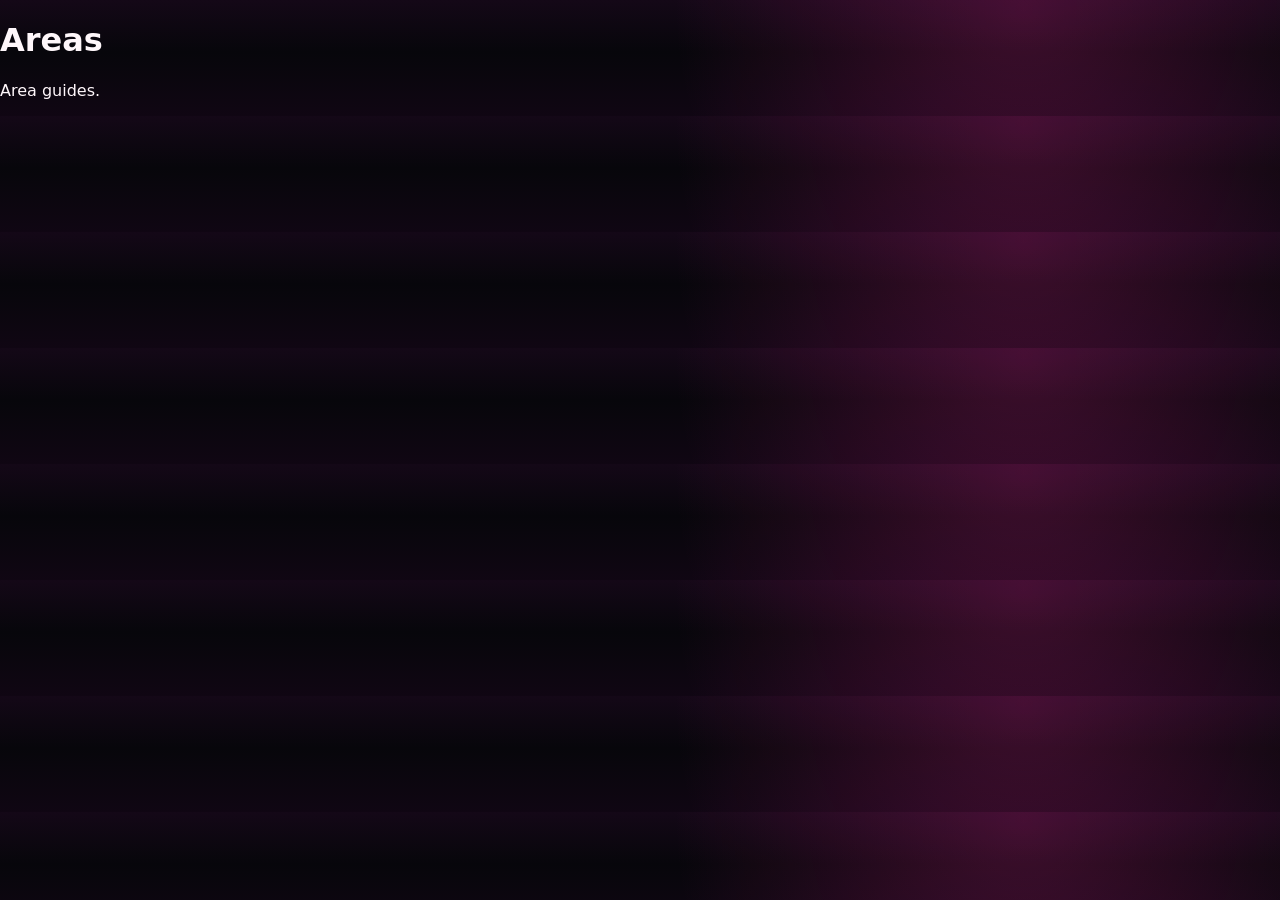
==== areas.html @ a2679cda "Add areas page" ====
<!doctype html><html><head><meta charset="utf-8"><title>Areas</title><link rel="stylesheet" href="styles.css"></head><body data-page="areas"><h1>Areas</h1><p>Area guides.</p><script src="script.js"></script></body></html>
---- styles.css ----
:root{--bg:#08060b;--panel:#13101a;--ink:#fff7fb;--muted:#cbbfd2;--pink:#ff2aa1;--orange:#ff9b37;--cyan:#25d8ff;--lime:#caff3d;--line:rgba(255,255,255,.16);--glass:rgba(255,255,255,.08);--shadow:0 30px 90px rgba(0,0,0,.45)}*{box-sizing:border-box}html{scroll-behavior:smooth}body{margin:0;background:radial-gradient(circle at 80% 8%,rgba(255,42,161,.22),transparent 34%),linear-gradient(180deg,#140817,#07060b 45%,#100613);color:var(--ink);font-family:Inter,system-ui,sans-serif;overflow-x:hidden}a{color:inherit}.site-header{position:fixed;inset:0 0 auto 0;z-index:50;display:flex;align-items:center;justify-content:space-between;padding:18px clamp(18px,4vw,64px);background:linear-gradient(180deg,rgba(8,6,11,.95),rgba(8,6,11,.52));backdrop-filter:blur(18px);border-bottom:1px solid var(--line)}.brand{display:flex;align-items:center;gap:12px;text-decoration:none}.brand-mark{display:grid;place-items:center;width:46px;height:46px;border-radius:12px;background:linear-gradient(135deg,var(--pink),var(--orange));font:32px Anton,sans-serif;color:#12030b;box-shadow:0 0 30px rgba(255,42,161,.35)}.brand strong{display:block;text-transform:uppercase;letter-spacing:.08em}.brand small{display:block;color:var(--muted);font-size:12px}.nav{display:flex;gap:22px}.nav a{text-decoration:none;text-transform:uppercase;font-size:12px;letter-spacing:.12em;font-weight:900;color:#f5e9f1;opacity:.85}.nav a:hover,.nav a.active{color:var(--cyan)}.nav-toggle{display:none;background:var(--glass);border:1px solid var(--line);border-radius:12px;color:var(--ink);font-size:24px;padding:8px 12px}.hero{position:relative;min-height:100vh;display:flex;align-items:flex-end;padding:150px clamp(18px,5vw,84px) 80px;overflow:hidden}.hero.small{min-height:62vh}.hero-bg{position:absolute;inset:0;background:center/cover no-repeat;opacity:.72;filter:saturate(1.1)}.hero-shade{position:absolute;inset:0;background:linear-gradient(90deg,rgba(8,6,11,.96),rgba(8,6,11,.62),rgba(8,6,11,.22)),linear-gradient(0deg,var(--bg),transparent 65%)}.hero-content{position:relative;max-width:990px}.eyebrow{margin:0 0 14px;color:var(--cyan);text-transform:uppercase;font-size:12px;letter-spacing:.18em;font-weight:900}.hero h1,.section h2{font-family:Anton,sans-serif;text-transform:uppercase;line-height:.92;letter-spacing:.01em;margin:.05em 0 .2em}.hero h1{font-size:clamp(56px,10vw,144px);text-shadow:0 8px rgba(255,42,161,.22)}.section h2{font-size:clamp(38px,6vw,82px)}.hero-copy,.section p{color:var(--muted);line-height:1.65;font-size:clamp(16px,1.7vw,20px)}.hero-copy{max-width:740px}.hero-actions{display:flex;flex-wrap:wrap;gap:14px;margin:28px 0}.btn{display:inline-flex;align-items:center;justify-content:center;border:1px solid var(--line);border-radius:999px;padding:14px 22px;text-decoration:none;text-transform:uppercase;font-size:12px;letter-spacing:.1em;font-weight:900;transition:.2s}.btn.primary{background:linear-gradient(135deg,var(--pink),var(--orange));color:#170610}.btn.ghost{background:rgba(255,255,255,.08);color:var(--ink)}.btn:hover,.feature-card:hover,.media-card:hover{transform:translateY(-4px)}.countdown{display:inline-flex;flex-direction:column;gap:5px;padding:14px 18px;border-radius:18px;background:rgba(0,0,0,.42);border:1px solid var(--line);backdrop-filter:blur(14px)}.countdown span,.countdown small{color:var(--muted);font-size:12px}.countdown strong{color:var(--lime);font-size:24px}.official-strip{display:grid;grid-template-columns:repeat(4,1fr);border-block:1px solid var(--line);background:#ff2aa1;color:#130812}.official-strip div{padding:14px 18px;text-align:center;font-size:13px;text-transform:uppercase;letter-spacing:.07em}.section{padding:86px clamp(18px,5vw,84px)}.grid-intro,.two-col{display:grid;grid-template-columns:.9fr 1.1fr;gap:34px;align-items:start}.feature-grid{display:grid;grid-template-columns:repeat(2,1fr);gap:16px}.feature-card,.panel,.media-card,.area-card,.guide-card,.vehicle-card{display:block;text-decoration:none;border:1px solid var(--line);border-radius:26px;background:linear-gradient(180deg,rgba(255,255,255,.11),rgba(255,255,255,.045));box-shadow:var(--shadow);overflow:hidden;transition:.2s}.feature-card{padding:24px}.feature-card span{color:var(--pink);font-weight:900}.feature-card h3,.panel h3,.media-card h3,.area-card h3,.guide-card h3,.vehicle-card h3{font-size:25px;margin:10px 0}.section-head{display:flex;justify-content:space-between;gap:22px;align-items:end;margin-bottom:26px}.text-link{color:var(--cyan);font-weight:900;text-transform:uppercase;text-decoration:none}.media-grid{display:grid;grid-template-columns:2fr 1fr 1fr;gap:18px}.media-card img{width:100%;height:260px;object-fit:cover;display:block}.media-card.large img{height:420px}.media-card div,.panel{padding:24px}.tag{display:inline-flex;border-radius:999px;padding:7px 10px;font-size:11px;font-weight:900;text-transform:uppercase;letter-spacing:.08em;border:1px solid rgba(202,255,61,.44);color:var(--lime);background:rgba(202,255,61,.12)}.tag.note{border-color:rgba(37,216,255,.45);color:var(--cyan);background:rgba(37,216,255,.12)}.accent{background:linear-gradient(135deg,rgba(255,42,161,.18),rgba(255,155,55,.10))}.map-wrap{display:grid;grid-template-columns:1.4fr .8fr;gap:24px}.map-board{position:relative;min-height:620px;border-radius:34px;overflow:hidden;border:1px solid var(--line);box-shadow:var(--shadow);background:url('assets/images/shot-leonida-keys-01.jpg') center/cover no-repeat}.map-board:after{content:"";position:absolute;inset:0;background:linear-gradient(180deg,rgba(8,6,11,.05),rgba(8,6,11,.78))}.pin{position:absolute;z-index:2;left:var(--x);top:var(--y);transform:translate(-50%,-50%);border:0;border-radius:999px;background:var(--pink);color:#fff;width:18px;height:18px;box-shadow:0 0 0 8px rgba(255,42,161,.18),0 0 34px rgba(255,42,161,.75);cursor:pointer}.pin span{position:absolute;left:22px;top:-9px;background:#120711;border:1px solid var(--line);border-radius:999px;padding:8px 12px;white-space:nowrap;font-weight:900}.map-panel{padding:28px;border:1px solid var(--line);border-radius:28px;background:rgba(255,255,255,.08);box-shadow:var(--shadow)}.area-grid,.guide-grid,.vehicle-grid,.gallery-grid{display:grid;grid-template-columns:repeat(3,1fr);gap:18px}.area-card img,.gallery-grid img{width:100%;height:230px;object-fit:cover;display:block}.area-card div,.guide-card,.vehicle-card{padding:22px}.search-row{display:flex;gap:12px;margin:20px 0 30px}.search-row input,.search-row select{width:100%;padding:15px 16px;border-radius:16px;border:1px solid var(--line);background:#100b15;color:var(--ink)}.tabs{display:flex;gap:10px;flex-wrap:wrap;margin:18px 0}.tab{border:1px solid var(--line);border-radius:999px;padding:10px 14px;background:rgba(255,255,255,.08);color:var(--ink);font-weight:900;cursor:pointer}.tab.active{background:var(--cyan);color:#061117}.hidden{display:none!important}.footer{display:flex;justify-content:space-between;gap:18px;padding:34px clamp(18px,5vw,84px);border-top:1px solid var(--line);background:#07050a;color:var(--muted)}.footer a{color:var(--cyan);font-weight:900}@media(max-width:980px){.nav{display:none;position:absolute;top:78px;left:18px;right:18px;flex-direction:column;padding:18px;border:1px solid var(--line);border-radius:20px;background:rgba(8,6,11,.96)}.nav.open{display:flex}.nav-toggle{display:block}.official-strip,.grid-intro,.two-col,.map-wrap{grid-template-columns:1fr}.media-grid,.area-grid,.guide-grid,.vehicle-grid,.gallery-grid{grid-template-columns:repeat(2,1fr)}}@media(max-width:650px){.hero h1{font-size:54px}.media-grid,.area-grid,.guide-grid,.vehicle-grid,.gallery-grid,.feature-grid{grid-template-columns:1fr}.section-head,.footer{display:block}.official-strip{grid-template-columns:1fr}.map-board{min-height:520px}.pin span{display:none}.hero{padding-top:125px}}
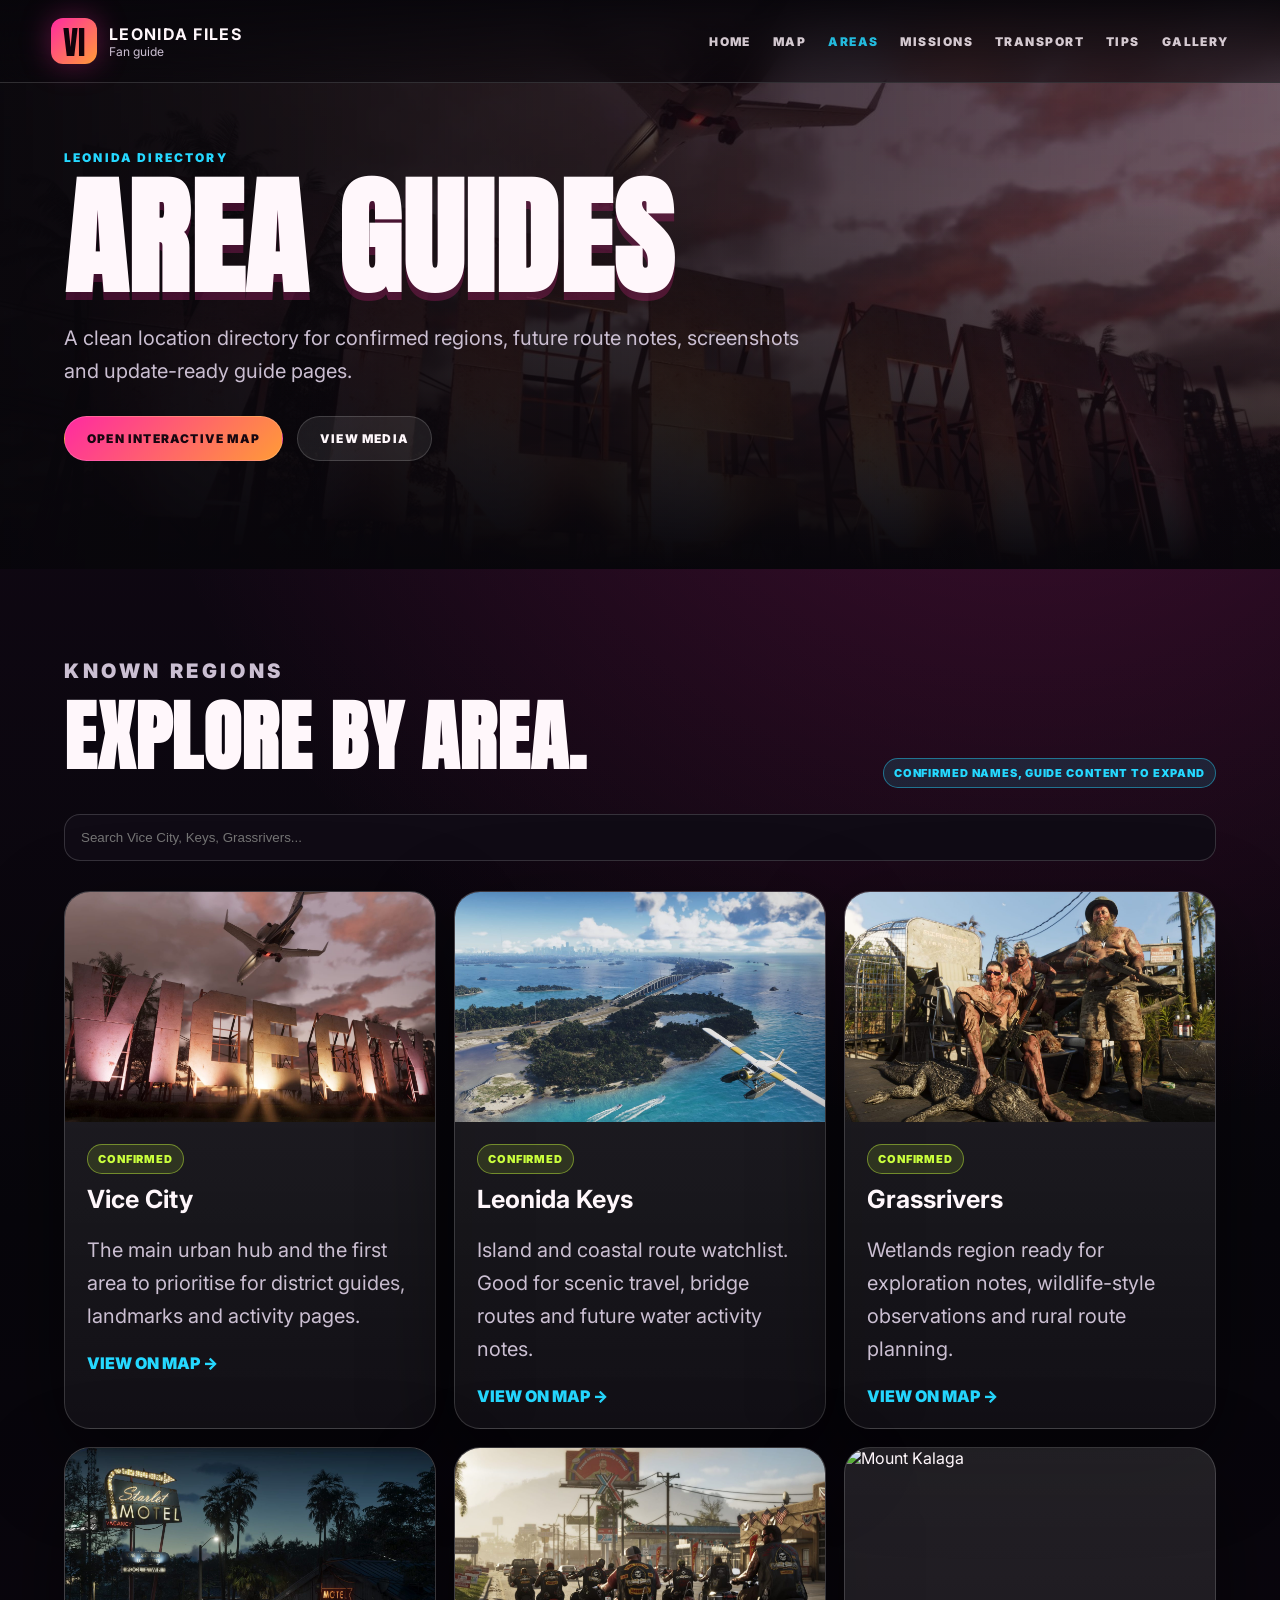
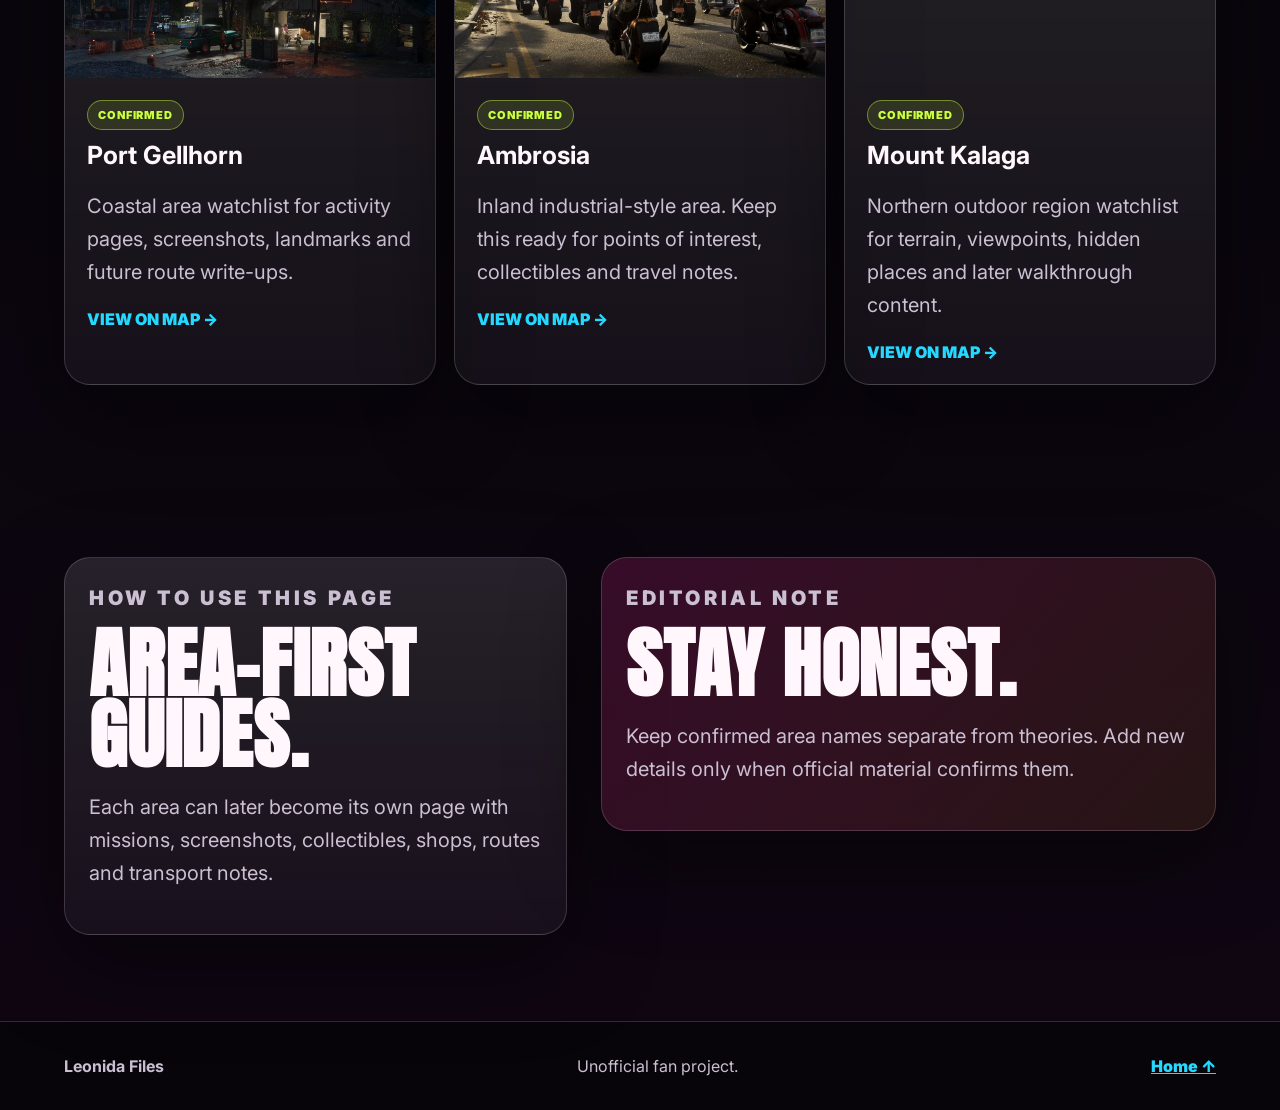
==== commit 355699ee: "Build full areas page" ====
--- a/areas.html
+++ b/areas.html
@@ -1 +1 @@
-<!doctype html><html><head><meta charset="utf-8"><title>Areas</title><link rel="stylesheet" href="styles.css"></head><body data-page="areas"><h1>Areas</h1><p>Area guides.</p><script src="script.js"></script></body></html>+<!doctype html><html lang="en-GB"><head><meta charset="utf-8"><meta name="viewport" content="width=device-width,initial-scale=1"><title>Areas | Leonida Files</title><link rel="preconnect" href="https://fonts.googleapis.com"><link rel="preconnect" href="https://fonts.gstatic.com" crossorigin><link href="https://fonts.googleapis.com/css2?family=Anton&family=Inter:wght@400;500;700;900&display=swap" rel="stylesheet"><link rel="stylesheet" href="styles.css"></head><body data-page="areas"><header class="site-header"><a class="brand" href="index.html"><span class="brand-mark">VI</span><span><strong>Leonida Files</strong><small>Fan guide</small></span></a><button class="nav-toggle" aria-label="Open navigation">☰</button><nav class="nav"><a href="index.html">Home</a><a href="map.html">Map</a><a href="areas.html">Areas</a><a href="missions.html">Missions</a><a href="transport.html">Transport</a><a href="tips.html">Tips</a><a href="gallery.html">Gallery</a></nav></header><main><section class="hero small"><div class="hero-bg" style="background-image:url('assets/images/shot-vice-city-01.jpg')"></div><div class="hero-shade"></div><div class="hero-content"><p class="eyebrow">Leonida directory</p><h1>Area guides</h1><p class="hero-copy">A clean location directory for confirmed regions, future route notes, screenshots and update-ready guide pages.</p><div class="hero-actions"><a class="btn primary" href="map.html">Open interactive map</a><a class="btn ghost" href="gallery.html">View media</a></div></div></section><section class="section"><div class="section-head"><div><p class="eyebrow">Known regions</p><h2>Explore by area.</h2></div><span class="tag note">Confirmed names, guide content to expand</span></div><div class="search-row"><input id="areaSearch" type="search" placeholder="Search Vice City, Keys, Grassrivers..."></div><div class="area-grid"><article class="area-card" id="vice-city"><img src="assets/images/shot-vice-city-01.jpg" alt="Vice City"><div><span class="tag confirmed">Confirmed</span><h3>Vice City</h3><p>The main urban hub and the first area to prioritise for district guides, landmarks and activity pages.</p><a class="text-link" href="map.html">View on map →</a></div></article><article class="area-card" id="leonida-keys"><img src="assets/images/shot-leonida-keys-01.jpg" alt="Leonida Keys"><div><span class="tag confirmed">Confirmed</span><h3>Leonida Keys</h3><p>Island and coastal route watchlist. Good for scenic travel, bridge routes and future water activity notes.</p><a class="text-link" href="map.html">View on map →</a></div></article><article class="area-card" id="grassrivers"><img src="assets/images/shot-grassrivers-01.jpg" alt="Grassrivers"><div><span class="tag confirmed">Confirmed</span><h3>Grassrivers</h3><p>Wetlands region ready for exploration notes, wildlife-style observations and rural route planning.</p><a class="text-link" href="map.html">View on map →</a></div></article><article class="area-card" id="port-gellhorn"><img src="assets/images/shot-port-gellhorn-01.jpg" alt="Port Gellhorn"><div><span class="tag confirmed">Confirmed</span><h3>Port Gellhorn</h3><p>Coastal area watchlist for activity pages, screenshots, landmarks and future route write-ups.</p><a class="text-link" href="map.html">View on map →</a></div></article><article class="area-card" id="ambrosia"><img src="assets/images/shot-ambrosia-01.jpg" alt="Ambrosia"><div><span class="tag confirmed">Confirmed</span><h3>Ambrosia</h3><p>Inland industrial-style area. Keep this ready for points of interest, collectibles and travel notes.</p><a class="text-link" href="map.html">View on map →</a></div></article><article class="area-card" id="mount-kalaga"><img src="assets/images/shot-mount-kalaga-01.jpg" alt="Mount Kalaga"><div><span class="tag confirmed">Confirmed</span><h3>Mount Kalaga</h3><p>Northern outdoor region watchlist for terrain, viewpoints, hidden places and later walkthrough content.</p><a class="text-link" href="map.html">View on map →</a></div></article></div></section><section class="section two-col"><div class="panel"><p class="eyebrow">How to use this page</p><h2>Area-first guides.</h2><p>Each area can later become its own page with missions, screenshots, collectibles, shops, routes and transport notes.</p></div><div class="panel accent"><p class="eyebrow">Editorial note</p><h2>Stay honest.</h2><p>Keep confirmed area names separate from theories. Add new details only when official material confirms them.</p></div></section></main><footer class="footer"><strong>Leonida Files</strong><span>Unofficial fan project.</span><a href="index.html">Home ↑</a></footer><script src="script.js"></script></body></html>
